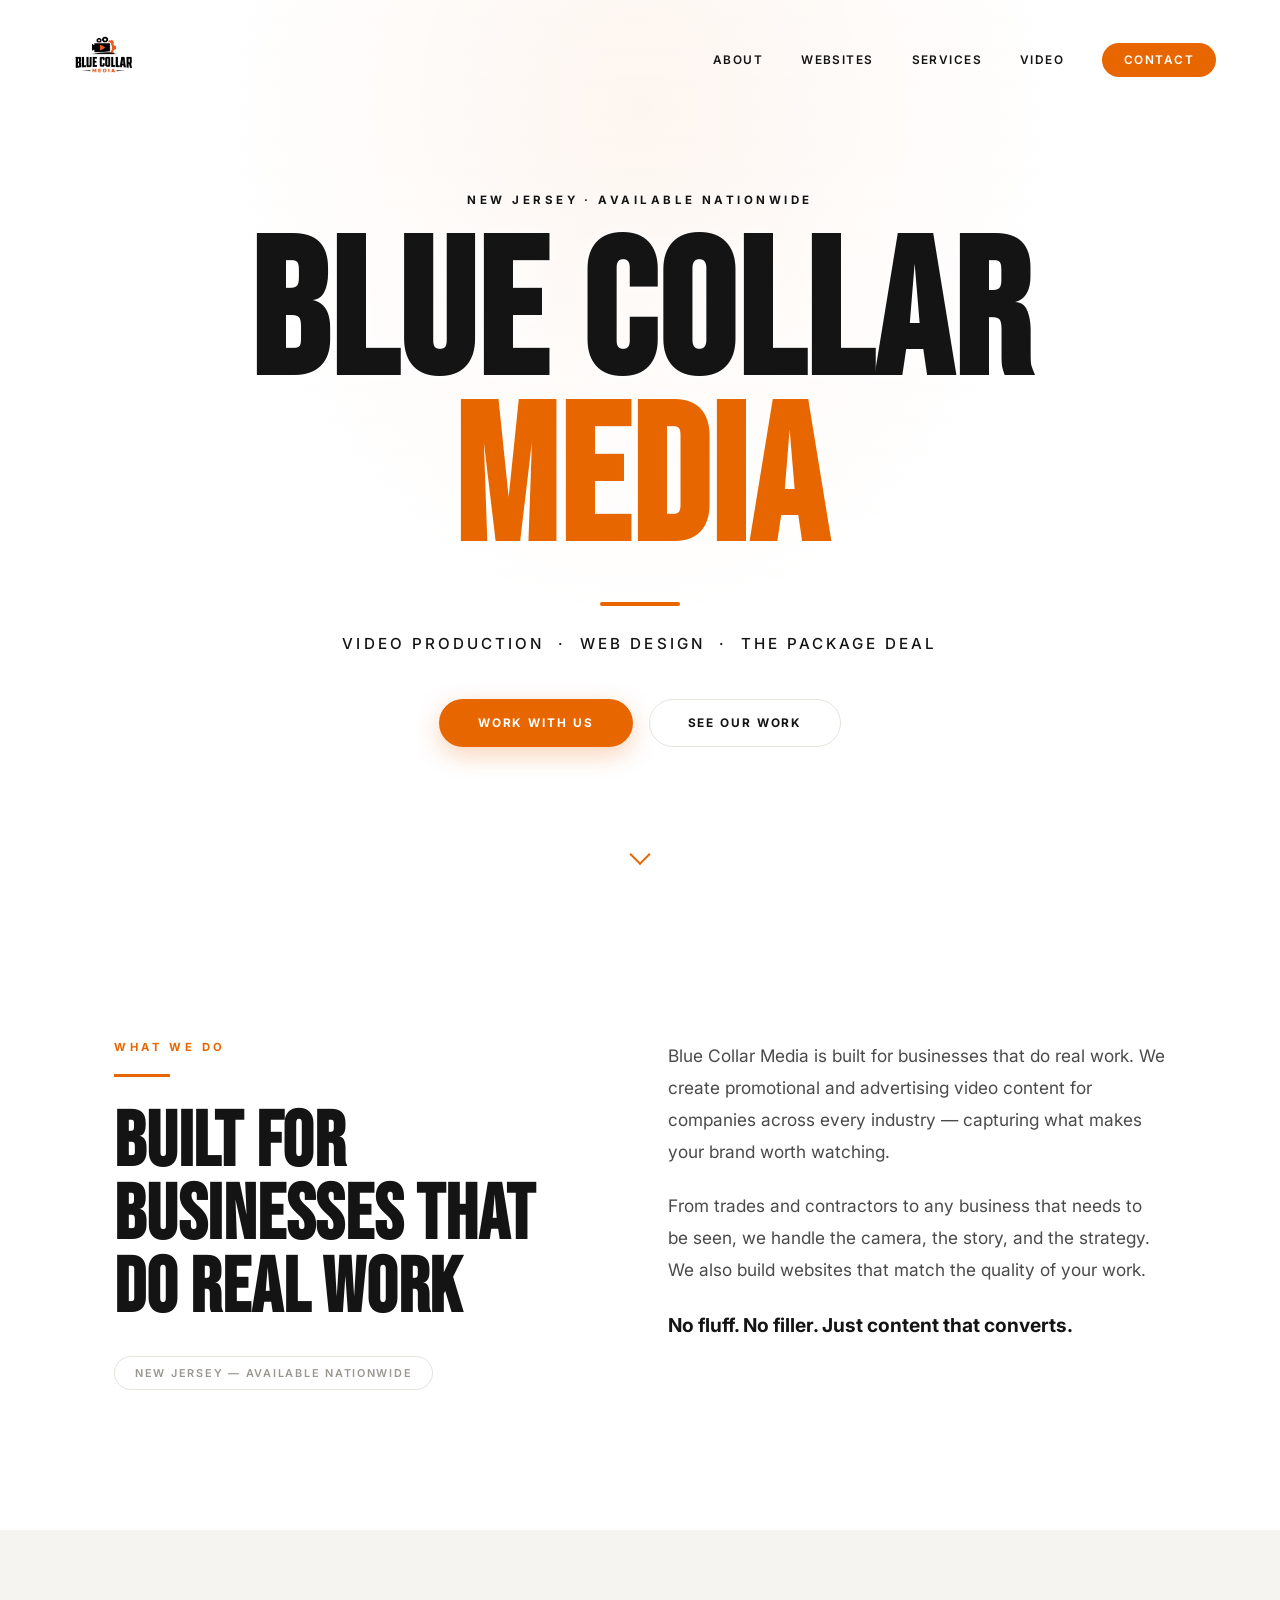
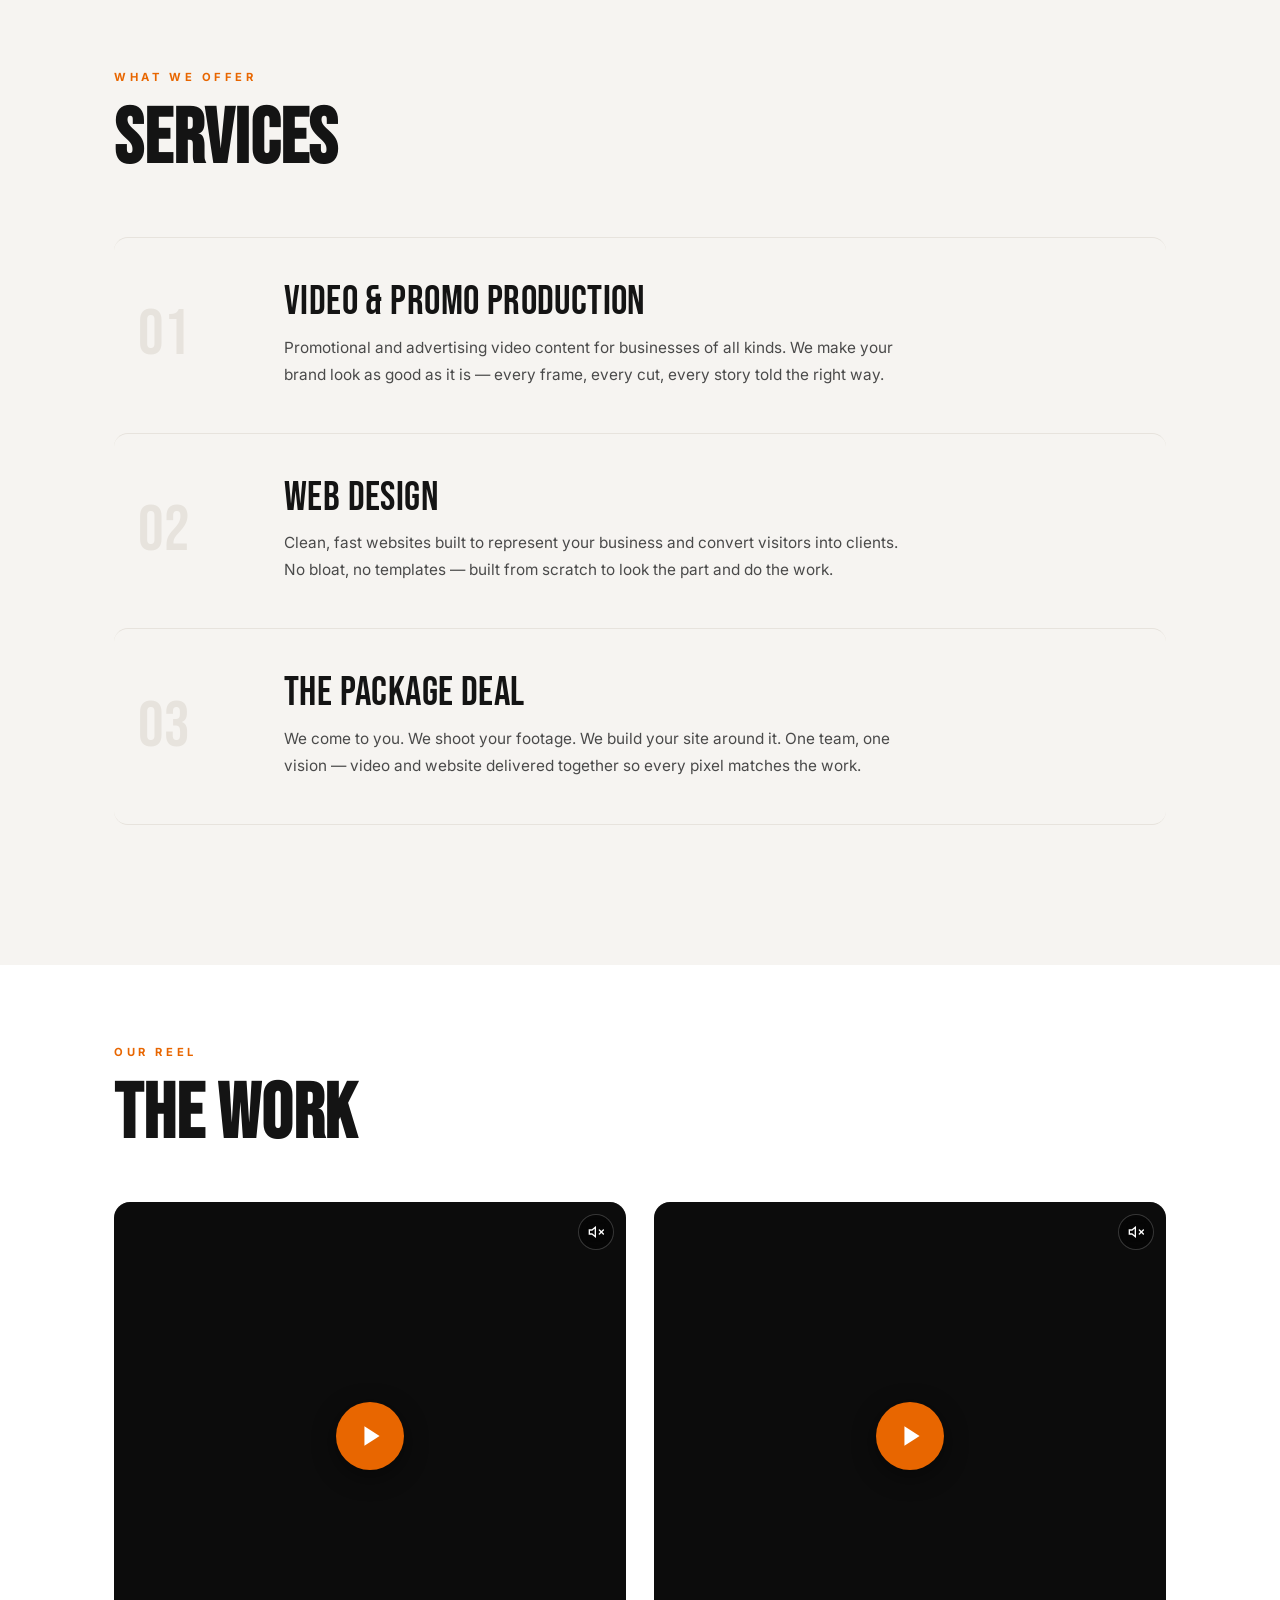
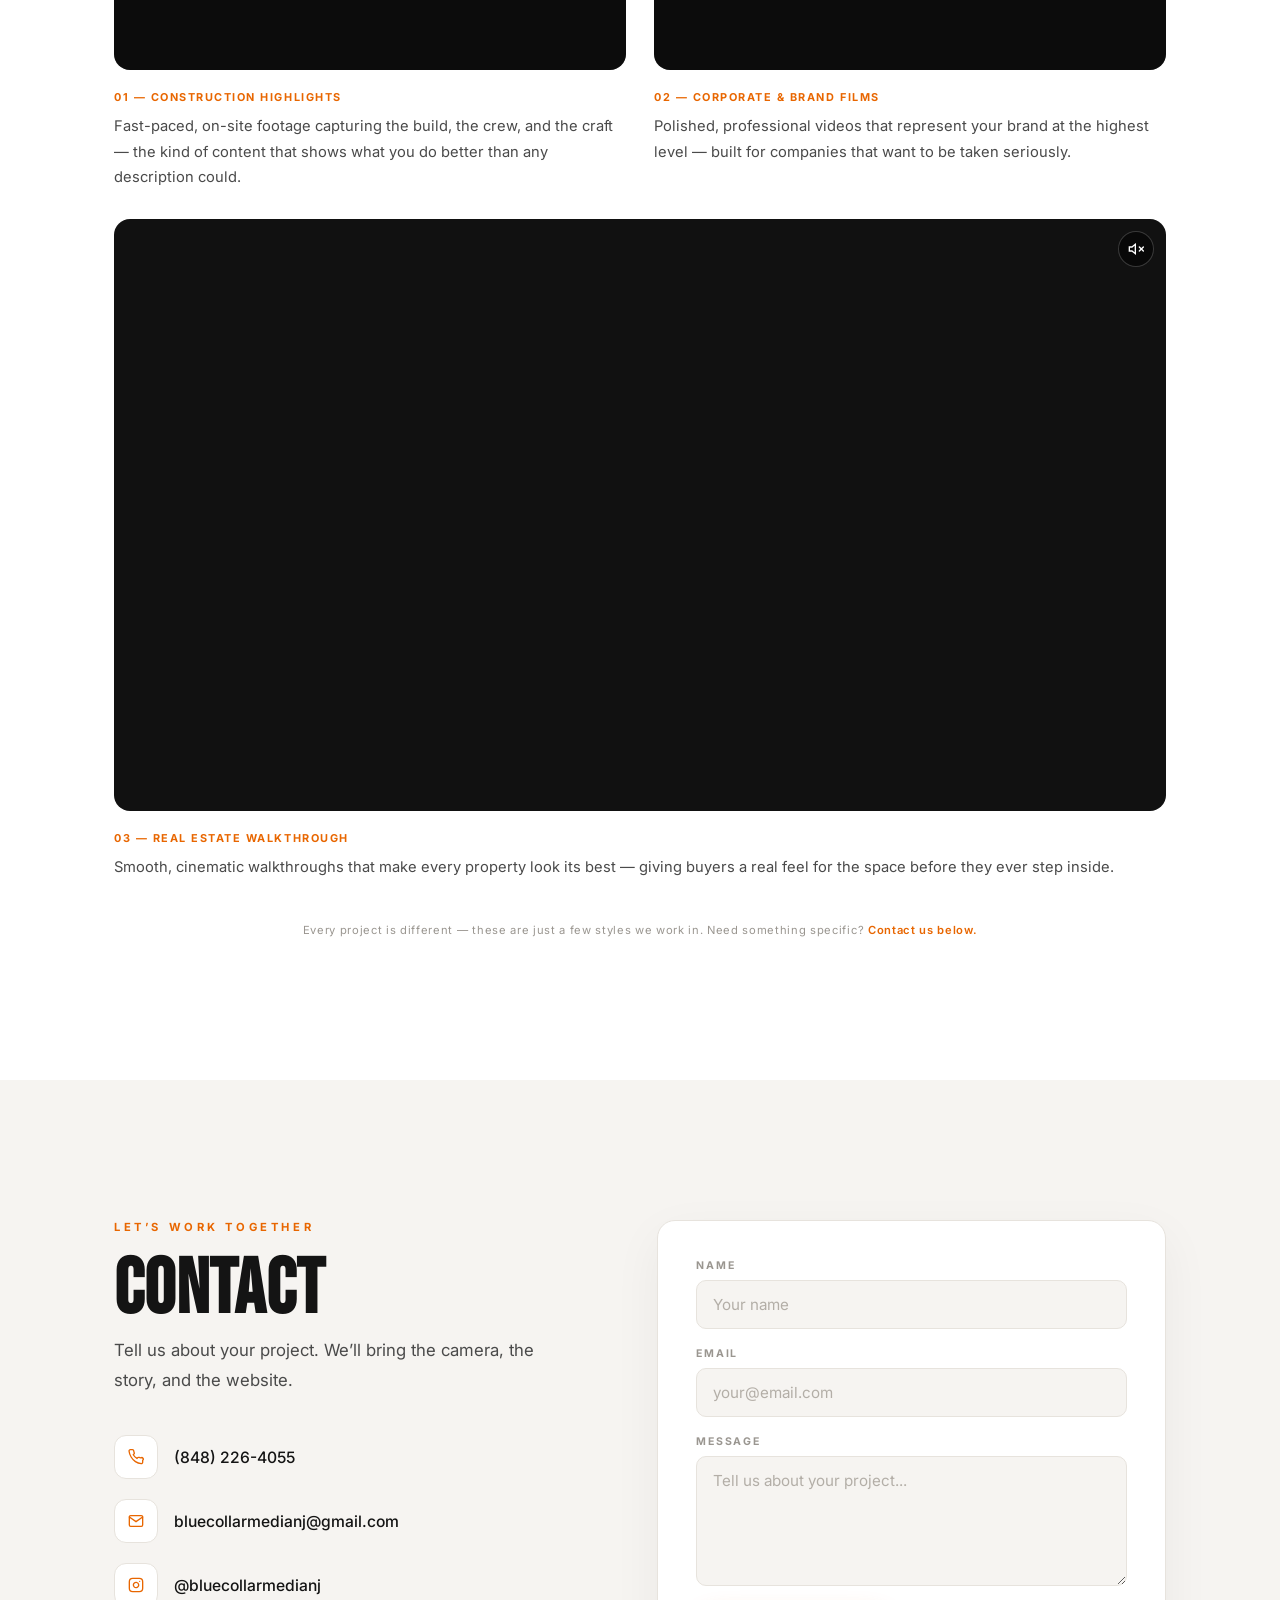
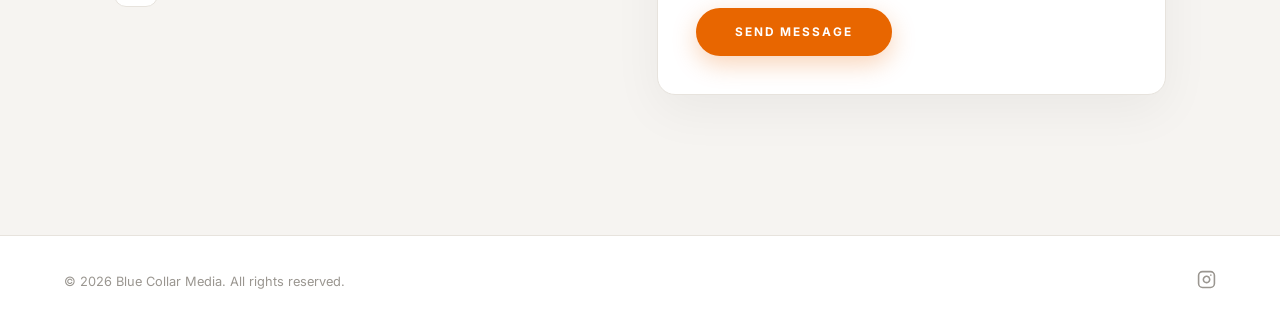
==== index.html @ b3ae3cd9 "Save latest Blue Collar Media site with all media assets Co-Authored-By: Claude Sonnet 5.5 <noreply@" ====
<!DOCTYPE html>
<html lang="en">
<head>
  <meta charset="UTF-8">
  <meta name="viewport" content="width=device-width, initial-scale=1.0">
  <title>Blue Collar Media | Video Production & Web Design — New Jersey</title>
  <meta name="description" content="Blue Collar Media is a New Jersey video production and web design company built for businesses that do real work. Promotional video, custom websites, and the full package deal — available nationwide.">
  <link rel="icon" href="favicon.ico" type="image/x-icon">
  <link rel="preconnect" href="https://fonts.googleapis.com">
  <link rel="preconnect" href="https://fonts.gstatic.com" crossorigin>
  <link href="https://fonts.googleapis.com/css2?family=Bebas+Neue&family=Inter:wght@300;400;500;600;700;800;900&display=swap" rel="stylesheet">
  <link rel="stylesheet" href="styles.css">
</head>
<body>

<div id="prog"></div>

<!-- ── NAV ── -->
<nav id="nav">
  <div class="logo-wrap">
    <a href="index.html"><img src="logo.png" alt="Blue Collar Media"></a>
  </div>
  <button class="nav-burger" id="navBurger" aria-label="Open menu">
    <span></span><span></span><span></span>
  </button>
  <ul class="nav-links">
    <li><a href="#about">About</a></li>
    <li><a href="web.html">Websites</a></li>
    <li><a href="#services">Services</a></li>
    <li><a href="#reel">Video</a></li>
    <li><a href="#contact" class="nav-cta">Contact</a></li>
  </ul>
</nav>

<div class="mobile-menu" id="mobileMenu">
  <button class="mm-close" id="mmClose" aria-label="Close menu">
    <svg width="18" height="18" viewBox="0 0 18 18" fill="none" stroke="currentColor" stroke-width="2.2" stroke-linecap="round">
      <line x1="2" y1="2" x2="16" y2="16"/>
      <line x1="16" y1="2" x2="2" y2="16"/>
    </svg>
  </button>
  <a href="#about">About</a>
  <a href="web.html">Websites</a>
  <a href="#services">Services</a>
  <a href="#reel">Video</a>
  <a href="#contact" class="mm-cta">Contact</a>
</div>

<!-- ── HERO ── -->
<section id="hero">
  <div class="hero-media" aria-hidden="true">
    <video autoplay muted loop playsinline>
      <source src="hero.mp4" type="video/mp4">
    </video>
    <div class="hero-media-veil"></div>
  </div>
  <div class="hero-content">
    <p class="hero-eyebrow">New Jersey &middot; Available Nationwide</p>
    <h1 class="hero-title">BLUE COLLAR<br><span class="accent">MEDIA</span></h1>
    <div class="hero-rule"></div>
    <p class="hero-sub">Video Production &nbsp;&middot;&nbsp; Web Design &nbsp;&middot;&nbsp; The Package Deal</p>
    <div class="hero-actions">
      <a href="#contact" class="btn btn-solid">Work With Us</a>
      <a href="#reel" class="btn btn-ghost">See Our Work</a>
    </div>
  </div>
  <a href="#about" class="scroll-cue" aria-label="Scroll down"><div class="chev"></div></a>
</section>

<!-- Everything below rides up OVER the pinned hero video as you scroll -->
<div class="page-body">

<!-- ── ABOUT ── -->
<section id="about" class="section">
  <div class="wrap">
    <div class="about-inner">
      <div class="about-left fl">
        <p class="eyebrow">What We Do</p>
        <div class="accent-line"></div>
        <h2 class="sec-h">BUILT FOR BUSINESSES THAT DO REAL WORK</h2>
        <span class="tag">New Jersey &mdash; Available Nationwide</span>
      </div>
      <div class="about-right fu" style="transition-delay:.12s">
        <p>Blue Collar Media is built for businesses that do real work. We create promotional and advertising video content for companies across every industry — capturing what makes your brand worth watching.</p>
        <p>From trades and contractors to any business that needs to be seen, we handle the camera, the story, and the strategy. We also build websites that match the quality of your work.</p>
        <p class="lead">No fluff. No filler. Just content that converts.</p>
      </div>
    </div>
  </div>
</section>

<!-- ── SERVICES ── -->
<section id="services" class="section section-alt">
  <div class="wrap">
    <p class="eyebrow fu">What We Offer</p>
    <h2 class="sec-h fu">SERVICES</h2>
    <div class="svc-list">

      <a href="#contact" class="svc-item fu">
        <div class="svc-num">01</div>
        <div class="svc-body">
          <div class="svc-name">Video &amp; Promo Production</div>
          <p class="svc-desc">Promotional and advertising video content for businesses of all kinds. We make your brand look as good as it is — every frame, every cut, every story told the right way.</p>
        </div>
        <div class="svc-arrow">&rarr;</div>
      </a>

      <a href="web.html" class="svc-item fu" style="transition-delay:.1s">
        <div class="svc-num">02</div>
        <div class="svc-body">
          <div class="svc-name">Web Design</div>
          <p class="svc-desc">Clean, fast websites built to represent your business and convert visitors into clients. No bloat, no templates — built from scratch to look the part and do the work.</p>
        </div>
        <div class="svc-arrow">&rarr;</div>
      </a>

      <a href="#contact" class="svc-item fu" style="transition-delay:.2s">
        <div class="svc-num">03</div>
        <div class="svc-body">
          <div class="svc-name">The Package Deal</div>
          <p class="svc-desc">We come to you. We shoot your footage. We build your site around it. One team, one vision — video and website delivered together so every pixel matches the work.</p>
        </div>
        <div class="svc-arrow">&rarr;</div>
      </a>

    </div>
  </div>
</section>

<!-- ── WORK / SHOWREEL ── -->
<section id="reel" class="section">
  <div class="wrap reel-head">
    <p class="eyebrow fu">Our Reel</p>
    <h2 class="sec-h fu">THE WORK</h2>
  </div>
  <div class="wrap reel-grid">

    <!-- Portrait 01 -->
    <div class="portrait-card fu">
      <div class="portrait-frame">
        <video class="frame-video" muted loop playsinline>
          <source src="construction.mp4" type="video/mp4">
        </video>
        <div class="play-overlay">
          <button class="play-btn" aria-label="Play video">
            <svg width="26" height="26" viewBox="0 0 24 24" fill="currentColor"><polygon points="5,3 19,12 5,21"/></svg>
          </button>
        </div>
        <button class="sound-btn" aria-label="Toggle sound">
          <svg class="icon-muted" width="16" height="16" viewBox="0 0 24 24" fill="none" stroke="currentColor" stroke-width="2" stroke-linecap="round"><polygon points="11,5 6,9 2,9 2,15 6,15 11,19"/><line x1="23" y1="9" x2="17" y2="15"/><line x1="17" y1="9" x2="23" y2="15"/></svg>
          <svg class="icon-sound" width="16" height="16" viewBox="0 0 24 24" fill="none" stroke="currentColor" stroke-width="2" stroke-linecap="round" style="display:none"><polygon points="11,5 6,9 2,9 2,15 6,15 11,19"/><path d="M15.54 8.46a5 5 0 0 1 0 7.07"/><path d="M19.07 4.93a10 10 0 0 1 0 14.14"/></svg>
        </button>
        <div class="video-controls">
          <button class="vc-playpause" aria-label="Play/Pause">
            <svg class="icon-play" width="13" height="13" viewBox="0 0 24 24" fill="currentColor"><polygon points="5,3 19,12 5,21"/></svg>
            <svg class="icon-pause" width="13" height="13" viewBox="0 0 24 24" fill="currentColor" style="display:none"><rect x="6" y="4" width="4" height="16"/><rect x="14" y="4" width="4" height="16"/></svg>
          </button>
          <div class="vc-bar"><div class="vc-fill"></div></div>
          <button class="vc-fullscreen" aria-label="Full screen">
            <svg width="15" height="15" viewBox="0 0 24 24" fill="none" stroke="currentColor" stroke-width="2.2" stroke-linecap="round"><path d="M8 3H5a2 2 0 0 0-2 2v3"/><path d="M21 8V5a2 2 0 0 0-2-2h-3"/><path d="M3 16v3a2 2 0 0 0 2 2h3"/><path d="M16 21h3a2 2 0 0 0 2-2v-3"/></svg>
          </button>
        </div>
        <button class="vc-exit-fs" aria-label="Exit full screen">
          <svg width="16" height="16" viewBox="0 0 18 18" fill="none" stroke="currentColor" stroke-width="2.5" stroke-linecap="round"><line x1="2" y1="2" x2="16" y2="16"/><line x1="16" y1="2" x2="2" y2="16"/></svg>
        </button>
      </div>
      <div class="portrait-info">
        <p class="portrait-label">01 &mdash; Construction Highlights</p>
        <p class="portrait-desc">Fast-paced, on-site footage capturing the build, the crew, and the craft — the kind of content that shows what you do better than any description could.</p>
      </div>
    </div>

    <!-- Portrait 02 -->
    <div class="portrait-card fu" style="transition-delay:.1s">
      <div class="portrait-frame">
        <video class="frame-video" muted loop playsinline>
          <source src="corporate.mp4" type="video/mp4">
        </video>
        <div class="play-overlay">
          <button class="play-btn" aria-label="Play video">
            <svg width="26" height="26" viewBox="0 0 24 24" fill="currentColor"><polygon points="5,3 19,12 5,21"/></svg>
          </button>
        </div>
        <button class="sound-btn" aria-label="Toggle sound">
          <svg class="icon-muted" width="16" height="16" viewBox="0 0 24 24" fill="none" stroke="currentColor" stroke-width="2" stroke-linecap="round"><polygon points="11,5 6,9 2,9 2,15 6,15 11,19"/><line x1="23" y1="9" x2="17" y2="15"/><line x1="17" y1="9" x2="23" y2="15"/></svg>
          <svg class="icon-sound" width="16" height="16" viewBox="0 0 24 24" fill="none" stroke="currentColor" stroke-width="2" stroke-linecap="round" style="display:none"><polygon points="11,5 6,9 2,9 2,15 6,15 11,19"/><path d="M15.54 8.46a5 5 0 0 1 0 7.07"/><path d="M19.07 4.93a10 10 0 0 1 0 14.14"/></svg>
        </button>
        <div class="video-controls">
          <button class="vc-playpause" aria-label="Play/Pause">
            <svg class="icon-play" width="13" height="13" viewBox="0 0 24 24" fill="currentColor"><polygon points="5,3 19,12 5,21"/></svg>
            <svg class="icon-pause" width="13" height="13" viewBox="0 0 24 24" fill="currentColor" style="display:none"><rect x="6" y="4" width="4" height="16"/><rect x="14" y="4" width="4" height="16"/></svg>
          </button>
          <div class="vc-bar"><div class="vc-fill"></div></div>
          <button class="vc-fullscreen" aria-label="Full screen">
            <svg width="15" height="15" viewBox="0 0 24 24" fill="none" stroke="currentColor" stroke-width="2.2" stroke-linecap="round"><path d="M8 3H5a2 2 0 0 0-2 2v3"/><path d="M21 8V5a2 2 0 0 0-2-2h-3"/><path d="M3 16v3a2 2 0 0 0 2 2h3"/><path d="M16 21h3a2 2 0 0 0 2-2v-3"/></svg>
          </button>
        </div>
        <button class="vc-exit-fs" aria-label="Exit full screen">
          <svg width="16" height="16" viewBox="0 0 18 18" fill="none" stroke="currentColor" stroke-width="2.5" stroke-linecap="round"><line x1="2" y1="2" x2="16" y2="16"/><line x1="16" y1="2" x2="2" y2="16"/></svg>
        </button>
      </div>
      <div class="portrait-info">
        <p class="portrait-label">02 &mdash; Corporate &amp; Brand Films</p>
        <p class="portrait-desc">Polished, professional videos that represent your brand at the highest level — built for companies that want to be taken seriously.</p>
      </div>
    </div>

    <!-- Landscape 03 -->
    <div class="landscape-card fu" style="transition-delay:.2s">
      <div class="landscape-frame">
        <video class="frame-video" autoplay muted loop playsinline>
          <source src="realestate.mp4" type="video/mp4">
        </video>
        <div class="play-overlay hidden">
          <button class="play-btn" aria-label="Play video">
            <svg width="26" height="26" viewBox="0 0 24 24" fill="currentColor"><polygon points="5,3 19,12 5,21"/></svg>
          </button>
        </div>
        <button class="sound-btn" aria-label="Toggle sound">
          <svg class="icon-muted" width="16" height="16" viewBox="0 0 24 24" fill="none" stroke="currentColor" stroke-width="2" stroke-linecap="round"><polygon points="11,5 6,9 2,9 2,15 6,15 11,19"/><line x1="23" y1="9" x2="17" y2="15"/><line x1="17" y1="9" x2="23" y2="15"/></svg>
          <svg class="icon-sound" width="16" height="16" viewBox="0 0 24 24" fill="none" stroke="currentColor" stroke-width="2" stroke-linecap="round" style="display:none"><polygon points="11,5 6,9 2,9 2,15 6,15 11,19"/><path d="M15.54 8.46a5 5 0 0 1 0 7.07"/><path d="M19.07 4.93a10 10 0 0 1 0 14.14"/></svg>
        </button>
        <div class="video-controls">
          <button class="vc-playpause" aria-label="Play/Pause">
            <svg class="icon-play" width="13" height="13" viewBox="0 0 24 24" fill="currentColor"><polygon points="5,3 19,12 5,21"/></svg>
            <svg class="icon-pause" width="13" height="13" viewBox="0 0 24 24" fill="currentColor" style="display:none"><rect x="6" y="4" width="4" height="16"/><rect x="14" y="4" width="4" height="16"/></svg>
          </button>
          <div class="vc-bar"><div class="vc-fill"></div></div>
          <button class="vc-fullscreen" aria-label="Full screen">
            <svg width="15" height="15" viewBox="0 0 24 24" fill="none" stroke="currentColor" stroke-width="2.2" stroke-linecap="round"><path d="M8 3H5a2 2 0 0 0-2 2v3"/><path d="M21 8V5a2 2 0 0 0-2-2h-3"/><path d="M3 16v3a2 2 0 0 0 2 2h3"/><path d="M16 21h3a2 2 0 0 0 2-2v-3"/></svg>
          </button>
        </div>
        <button class="vc-exit-fs" aria-label="Exit full screen">
          <svg width="16" height="16" viewBox="0 0 18 18" fill="none" stroke="currentColor" stroke-width="2.5" stroke-linecap="round"><line x1="2" y1="2" x2="16" y2="16"/><line x1="16" y1="2" x2="2" y2="16"/></svg>
        </button>
      </div>
      <div class="portrait-info">
        <p class="portrait-label">03 &mdash; Real Estate Walkthrough</p>
        <p class="portrait-desc">Smooth, cinematic walkthroughs that make every property look its best — giving buyers a real feel for the space before they ever step inside.</p>
      </div>
    </div>

  </div>
  <p class="reel-note">Every project is different — these are just a few styles we work in. Need something specific? <a href="#contact">Contact us below.</a></p>
</section>

<!-- ── CONTACT ── -->
<section id="contact" class="section section-alt">
  <div class="wrap">
    <div class="contact-grid">

      <div class="fl">
        <p class="eyebrow">Let&rsquo;s Work Together</p>
        <h2 class="sec-h">CONTACT</h2>
        <p class="contact-intro">Tell us about your project. We&rsquo;ll bring the camera, the story, and the website.</p>

        <div class="ci-row">
          <div class="ci-icon">
            <svg width="16" height="16" viewBox="0 0 24 24" fill="none" stroke="currentColor" stroke-width="2" stroke-linecap="round">
              <path d="M22 16.92v3a2 2 0 0 1-2.18 2 19.79 19.79 0 0 1-8.63-3.07A19.5 19.5 0 0 1 4.69 12a19.79 19.79 0 0 1-3.07-8.67A2 2 0 0 1 3.63 1h3a2 2 0 0 1 2 1.72c.127.96.361 1.903.7 2.81a2 2 0 0 1-.45 2.11L7.91 8.6a16 16 0 0 0 5.55 5.55l.96-.96a2 2 0 0 1 2.11-.45c.907.339 1.85.573 2.81.7A2 2 0 0 1 22 16.92z"/>
            </svg>
          </div>
          <a href="tel:8482264055">(848) 226-4055</a>
        </div>
        <div class="ci-row">
          <div class="ci-icon">
            <svg width="16" height="16" viewBox="0 0 24 24" fill="none" stroke="currentColor" stroke-width="2" stroke-linecap="round">
              <path d="M4 4h16c1.1 0 2 .9 2 2v12c0 1.1-.9 2-2 2H4c-1.1 0-2-.9-2-2V6c0-1.1.9-2 2-2z"/>
              <polyline points="22,6 12,13 2,6"/>
            </svg>
          </div>
          <a href="mailto:bluecollarmedianj@gmail.com">bluecollarmedianj@gmail.com</a>
        </div>
        <div class="ci-row">
          <div class="ci-icon">
            <svg width="16" height="16" viewBox="0 0 24 24" fill="none" stroke="currentColor" stroke-width="2" stroke-linecap="round">
              <rect x="2" y="2" width="20" height="20" rx="5"/>
              <path d="M16 11.37A4 4 0 1 1 12.63 8 4 4 0 0 1 16 11.37z"/>
              <line x1="17.5" y1="6.5" x2="17.51" y2="6.5"/>
            </svg>
          </div>
          <a href="https://www.instagram.com/bluecollarmedianj/" target="_blank" rel="noopener">@bluecollarmedianj</a>
        </div>
      </div>

      <form class="fu" id="contact-form" action="https://formspree.io/f/xykqzopl" method="POST">
        <div class="fg">
          <label for="fname">Name</label>
          <input type="text" id="fname" name="name" placeholder="Your name" required>
        </div>
        <div class="fg">
          <label for="femail">Email</label>
          <input type="email" id="femail" name="email" placeholder="your@email.com" required>
        </div>
        <div class="fg">
          <label for="fmsg">Message</label>
          <textarea id="fmsg" name="message" placeholder="Tell us about your project..." required></textarea>
        </div>
        <button type="submit" class="btn btn-solid form-btn" id="form-btn">Send Message</button>
        <p id="form-success" style="display:none; font-size:0.85rem; font-weight:600; color:var(--accent); margin-top:4px;">Message sent! We&rsquo;ll be in touch soon.</p>
      </form>

    </div>
  </div>
</section>

<!-- ── FOOTER ── -->
<footer>
  <span>&copy; 2026 Blue Collar Media. All rights reserved.</span>
  <a href="https://www.instagram.com/bluecollarmedianj/" target="_blank" rel="noopener" aria-label="Instagram">
    <svg width="19" height="19" viewBox="0 0 24 24" fill="none" stroke="currentColor" stroke-width="2" stroke-linecap="round">
      <rect x="2" y="2" width="20" height="20" rx="5"/>
      <path d="M16 11.37A4 4 0 1 1 12.63 8 4 4 0 0 1 16 11.37z"/>
      <line x1="17.5" y1="6.5" x2="17.51" y2="6.5"/>
    </svg>
  </a>
</footer>

</div><!-- /page-body -->

<script src="script.js"></script>
</body>
</html>
---- styles.css ----
:root {
  --bg:      #ffffff;
  --alt:     #f6f4f1;   /* warm off-white for alternating sections */
  --ink:     #141414;   /* near-black text */
  --body:    #4a4a4a;   /* body copy */
  --muted:   #9a9690;   /* faint labels */
  --line:    #e7e3dd;   /* hairline borders */
  --accent:  #E86600;   /* brand orange */
  --accent-d:#cf5a00;
}

*, *::before, *::after { box-sizing: border-box; margin: 0; padding: 0; }
html { scroll-behavior: smooth; overflow-x: clip; }
body {
  background: var(--bg);
  color: var(--ink);
  font-family: 'Inter', sans-serif;
  -webkit-font-smoothing: antialiased;
}

/* ── SCROLL PROGRESS BAR ── */
#prog {
  position: fixed;
  top: 0; left: 0;
  height: 3px;
  width: 0%;
  background: var(--accent);
  z-index: 9999;
  will-change: width;
}

/* ── SHARED ── */
.wrap {
  max-width: 1180px;
  margin: 0 auto;
  padding: 0 64px;
}
.section { padding: 140px 0; }
.section-alt { background: var(--alt); }
.eyebrow {
  font-size: 0.7rem;
  font-weight: 700;
  letter-spacing: 0.32em;
  text-transform: uppercase;
  color: var(--accent);
  margin-bottom: 20px;
}
.accent-line {
  width: 56px;
  height: 3px;
  background: var(--accent);
  margin-bottom: 30px;
}
.sec-h {
  font-family: 'Bebas Neue', sans-serif;
  font-size: clamp(2.6rem, 6vw, 5rem);
  line-height: 0.95;
  letter-spacing: 0.01em;
  color: var(--ink);
}
.tag {
  display: inline-block;
  margin-top: 30px;
  padding: 9px 20px;
  border: 1px solid var(--line);
  border-radius: 100px;
  font-size: 0.68rem;
  font-weight: 600;
  letter-spacing: 0.16em;
  text-transform: uppercase;
  color: var(--muted);
}

/* ── BUTTONS ── */
.btn {
  display: inline-block;
  padding: 16px 38px;
  font-family: 'Inter', sans-serif;
  font-size: 0.74rem;
  font-weight: 700;
  letter-spacing: 0.16em;
  text-transform: uppercase;
  text-decoration: none;
  border-radius: 100px;
  cursor: pointer;
  border: 1.5px solid transparent;
  transition: transform 0.2s, background 0.2s, color 0.2s, border-color 0.2s, box-shadow 0.2s;
}
.btn-solid {
  background: var(--accent);
  color: #fff;
  box-shadow: 0 8px 24px rgba(232,102,0,0.28);
}
.btn-solid:hover {
  background: var(--accent-d);
  transform: translateY(-2px);
  box-shadow: 0 12px 30px rgba(232,102,0,0.34);
}
.btn-ghost {
  background: transparent;
  color: var(--ink);
  border-color: var(--line);
}
.btn-ghost:hover {
  border-color: var(--ink);
  transform: translateY(-2px);
}

/* ── NAV ── */
#nav {
  position: fixed;
  top: 0; left: 0; right: 0;
  z-index: 1000;
  display: flex;
  align-items: center;
  justify-content: space-between;
  padding: 18px 64px;
  background: rgba(255,255,255,0);
  transition: background 0.35s, padding 0.3s, box-shadow 0.35s, border-color 0.35s;
  border-bottom: 1px solid transparent;
}
#nav.solid {
  background: rgba(255,255,255,0.86);
  backdrop-filter: blur(14px);
  -webkit-backdrop-filter: blur(14px);
  padding: 10px 64px;
  border-color: var(--line);
  box-shadow: 0 4px 24px rgba(0,0,0,0.04);
}
.logo-wrap { display: inline-flex; align-items: center; }
.logo-wrap img {
  height: 80px;
  display: block;
  transition: height 0.3s;
}
#nav.solid .logo-wrap img { height: 64px; }
.nav-links {
  list-style: none;
  display: flex;
  align-items: center;
  gap: 38px;
}
.nav-links a {
  text-decoration: none;
  color: var(--ink);
  font-size: 0.74rem;
  font-weight: 600;
  letter-spacing: 0.12em;
  text-transform: uppercase;
  transition: color 0.2s;
}
.nav-links a:hover { color: var(--accent); }
.nav-links .nav-cta {
  padding: 10px 22px;
  background: var(--accent);
  color: #fff;
  border-radius: 100px;
  transition: background 0.2s, transform 0.2s;
}
.nav-links .nav-cta:hover { background: var(--accent-d); color: #fff; transform: translateY(-1px); }

/* ── HERO ── */
#hero {
  position: relative;
  height: 100vh;
  min-height: 560px;
  display: flex;
  flex-direction: column;
  align-items: center;
  justify-content: center;
  text-align: center;
  padding: 120px 24px 80px;
  background:
    radial-gradient(ellipse at 50% 12%, rgba(232,102,0,0.07) 0%, rgba(232,102,0,0) 46%),
    var(--bg);
  overflow: hidden;
}

.page-body { background: var(--bg); }
.hero-content { position: relative; z-index: 2; max-width: 1000px; }
.hero-eyebrow {
  font-size: 0.72rem;
  font-weight: 700;
  letter-spacing: 0.3em;
  text-transform: uppercase;
  color: var(--ink);
  margin-bottom: 28px;
  text-shadow: 0 1px 12px rgba(255,255,255,0.9);
  animation: up 0.9s cubic-bezier(0.16,1,0.3,1) both;
}
.hero-title {
  font-family: 'Bebas Neue', sans-serif;
  font-size: clamp(4.5rem, 15vw, 12rem);
  line-height: 0.86;
  letter-spacing: 0.01em;
  color: var(--ink);
  text-shadow: 0 2px 26px rgba(255,255,255,0.7), 0 1px 4px rgba(255,255,255,0.55);
  animation: up 1s 0.08s cubic-bezier(0.16,1,0.3,1) both;
}
.hero-title .accent { color: var(--accent); }
.hero-rule {
  width: 80px;
  height: 4px;
  background: var(--accent);
  margin: 36px auto 28px;
  border-radius: 4px;
  animation: up 1s 0.16s cubic-bezier(0.16,1,0.3,1) both;
}
.hero-sub {
  font-size: clamp(0.78rem, 1.5vw, 0.95rem);
  font-weight: 500;
  letter-spacing: 0.2em;
  text-transform: uppercase;
  color: var(--ink);
  text-shadow: 0 1px 12px rgba(255,255,255,0.9);
  animation: up 1s 0.24s cubic-bezier(0.16,1,0.3,1) both;
}
.hero-actions {
  margin-top: 46px;
  display: flex;
  gap: 16px;
  justify-content: center;
  flex-wrap: wrap;
  animation: up 1s 0.34s cubic-bezier(0.16,1,0.3,1) both;
}
@keyframes up {
  from { opacity: 0; transform: translateY(38px); }
  to   { opacity: 1; transform: translateY(0); }
}
.scroll-cue {
  position: absolute;
  bottom: 38px; left: 50%;
  transform: translateX(-50%);
  z-index: 2;
  animation: bob 2.6s ease-in-out infinite;
}
.chev {
  width: 15px; height: 15px;
  border-right: 2px solid var(--accent);
  border-bottom: 2px solid var(--accent);
  transform: rotate(45deg);
}
@keyframes bob {
  0%,100% { transform: translateX(-50%) translateY(0); }
  50%     { transform: translateX(-50%) translateY(8px); }
}

/* ── SCROLL ENTRANCE ── */
.fu { opacity: 0; transform: translateY(34px); transition: opacity 0.8s ease, transform 0.8s ease; }
.fl { opacity: 0; transform: translateX(-34px); transition: opacity 0.8s ease, transform 0.8s ease; }
.fu.in, .fl.in { opacity: 1; transform: none; }

/* ── ABOUT ── */
#about {
  position: relative;
}

/* ── HERO BACKGROUND VIDEO ── */
.hero-media {
  position: absolute;
  top: 0; left: 0; right: 0;
  bottom: -40%;        /* extra height so parallax shift never shows a gap */
  z-index: 0;
  will-change: transform;
  overflow: hidden;
}
.hero-media video {
  width: 100%;
  height: 100%;
  object-fit: cover;
}
.hero-media-veil {
  position: absolute;
  inset: 0;
  /* light wash — lets the video show through, just enough to seat the text */
  background: linear-gradient(180deg, rgba(255,255,255,0.18) 0%, rgba(255,255,255,0.34) 100%);
}

.about-inner {
  display: grid;
  grid-template-columns: 1fr 1.05fr;
  gap: 80px;
  align-items: start;
}
.about-right p {
  font-size: 1.08rem;
  line-height: 1.85;
  color: var(--body);
  margin-bottom: 22px;
}
.about-right p:last-child { margin-bottom: 0; }
.about-right .lead {
  font-weight: 700;
  color: var(--ink);
  font-size: 1.2rem;
  margin-top: 8px;
}

/* ── SERVICES ── */
.svc-list { margin-top: 60px; }
a.svc-item {
  text-decoration: none;
  color: inherit;
  cursor: pointer;
}
.svc-item {
  display: grid;
  grid-template-columns: 110px 1fr 40px;
  gap: 0 36px;
  align-items: center;
  padding: 44px 24px;
  border-top: 1px solid var(--line);
  border-radius: 14px;
  transition: background 0.25s, transform 0.25s, box-shadow 0.25s;
  cursor: default;
}
.svc-item:last-child { border-bottom: 1px solid var(--line); }
.svc-item:hover {
  background: #fff;
  transform: translateX(6px);
  box-shadow: 0 16px 40px rgba(0,0,0,0.06);
}
.svc-num {
  font-family: 'Bebas Neue', sans-serif;
  font-size: 4rem;
  line-height: 1;
  color: var(--line);
  transition: color 0.25s;
}
.svc-item:hover .svc-num { color: var(--accent); }
.svc-name {
  font-family: 'Bebas Neue', sans-serif;
  font-size: clamp(1.7rem, 3.2vw, 2.6rem);
  line-height: 1;
  letter-spacing: 0.01em;
  margin-bottom: 12px;
  color: var(--ink);
  transition: color 0.25s;
}
.svc-item:hover .svc-name { color: var(--accent); }
.svc-desc {
  font-size: 0.96rem;
  line-height: 1.75;
  color: var(--body);
  max-width: 620px;
}
.svc-arrow {
  font-size: 1.6rem;
  color: var(--line);
  text-align: right;
  transform: translateX(-6px);
  opacity: 0;
  transition: opacity 0.25s, transform 0.25s, color 0.25s;
}
.svc-item:hover .svc-arrow {
  opacity: 1;
  transform: translateX(0);
  color: var(--accent);
}

/* ── WORK / SHOWREEL ── */
.reel-head { margin-bottom: 50px; }
.reel-wrap { padding: 0 64px; }
.reel-frame {
  position: relative;
  width: 100%;
  aspect-ratio: 16/9;
  overflow: hidden;
  background: #111;
  border-radius: 18px;
  box-shadow: 0 30px 70px rgba(0,0,0,0.18);
}
.slide {
  position: absolute;
  inset: 0;
  display: flex;
  flex-direction: column;
  align-items: center;
  justify-content: center;
  opacity: 0;
  transition: opacity 1.2s ease;
}
.slide.active { opacity: 1; }
.slide-1 { background: radial-gradient(ellipse at 55% 45%, #3a1a05 0%, #1a0c02 60%, #0c0600 100%); }
.slide-2 { background: radial-gradient(ellipse at 42% 50%, #16202e 0%, #0c1018 60%, #06080c 100%); }
.slide-3 { background: radial-gradient(ellipse at 60% 38%, #2c1c08 0%, #160f04 60%, #0a0703 100%); }
.slide-4 { background: radial-gradient(ellipse at 50% 55%, #1c1c1c 0%, #111 60%, #080808 100%); }
.slide-label {
  font-family: 'Bebas Neue', sans-serif;
  font-size: clamp(2rem, 5.5vw, 5.5rem);
  letter-spacing: 0.1em;
  color: rgba(255,255,255,0.14);
  text-align: center;
  margin-bottom: 14px;
  user-select: none;
}
.slide-sub {
  font-size: 0.7rem;
  font-weight: 600;
  letter-spacing: 0.34em;
  text-transform: uppercase;
  color: rgba(232,102,0,0.65);
  text-align: center;
}
.reel-dots {
  position: absolute;
  bottom: 22px; left: 50%;
  transform: translateX(-50%);
  display: flex;
  gap: 9px;
  z-index: 2;
}
.dot {
  width: 30px; height: 3px;
  border-radius: 3px;
  background: rgba(255,255,255,0.22);
  transition: background 0.3s;
  cursor: pointer;
}
.dot.on { background: var(--accent); }
.reel-placeholder {
  position: absolute;
  top: 50%; left: 50%;
  transform: translate(-50%, -50%);
  text-align: center;
  z-index: 3;
  pointer-events: none;
}
.reel-placeholder .reel-icon {
  width: 72px; height: 72px;
  border: 2px solid rgba(232,102,0,0.6);
  border-radius: 50%;
  display: flex;
  align-items: center;
  justify-content: center;
  margin: 0 auto 18px;
}
.reel-placeholder .reel-icon svg { color: var(--accent); margin-left: 4px; }
.reel-placeholder p {
  font-size: 0.66rem;
  font-weight: 600;
  letter-spacing: 0.28em;
  text-transform: uppercase;
  color: rgba(255,255,255,0.4);
}
.reel-video {
  position: absolute;
  inset: 0;
  width: 100%;
  height: 100%;
  object-fit: cover;
  display: block;
}
.reel-frame:has(source) .reel-placeholder,
.reel-frame:has(source) .slide,
.reel-frame:has(source) .reel-dots { display: none; }

/* ── REEL GRID (2 portrait + 1 landscape) ── */
#reel { padding-top: 80px; }
.reel-grid {
  display: grid;
  grid-template-columns: 1fr 1fr;
  grid-template-rows: auto auto;
  gap: 28px;
  margin-top: 36px;
}
.portrait-card { grid-column: span 1; }
.landscape-card { grid-column: span 2; }

.portrait-frame {
  height: min(52vh, 520px);
  background: #111;
  border-radius: 16px;
  overflow: hidden;
  position: relative;
  margin-bottom: 20px;
}
.landscape-frame {
  aspect-ratio: 16/9;
  background: #111;
  border-radius: 16px;
  overflow: hidden;
  position: relative;
  margin-bottom: 20px;
}
.portrait-placeholder {
  position: absolute;
  inset: 0;
  display: flex;
  flex-direction: column;
  align-items: center;
  justify-content: center;
  gap: 16px;
  background: radial-gradient(ellipse at 50% 40%, #2a1500 0%, #0f0a06 70%);
}
.portrait-placeholder svg { color: var(--accent); opacity: 0.6; }
.portrait-placeholder p {
  font-size: 0.62rem;
  font-weight: 700;
  letter-spacing: 0.2em;
  text-transform: uppercase;
  color: rgba(255,255,255,0.35);
}
.frame-video {
  width: 100%;
  height: 100%;
  object-fit: cover;
  display: block;
}
/* Play overlay for paused portrait videos */
.play-overlay {
  position: absolute;
  inset: 0;
  display: flex;
  align-items: center;
  justify-content: center;
  background: rgba(0,0,0,0.28);
  z-index: 5;
  transition: opacity 0.18s;
  cursor: pointer;
}
.play-overlay.hidden { display: none; }
.play-btn {
  width: 68px;
  height: 68px;
  border-radius: 50%;
  background: var(--accent);
  border: none;
  cursor: pointer;
  display: flex;
  align-items: center;
  justify-content: center;
  color: #fff;
  padding-left: 4px;
  box-shadow: 0 6px 24px rgba(0,0,0,0.45);
  transition: transform 0.18s, background 0.18s;
  pointer-events: none;
}
.play-overlay:hover .play-btn {
  transform: scale(1.1);
  background: var(--accent-d);
}

.sound-btn {
  position: absolute;
  top: 12px;
  right: 12px;
  width: 36px;
  height: 36px;
  border-radius: 50%;
  background: rgba(0,0,0,0.5);
  backdrop-filter: blur(6px);
  border: 1px solid rgba(255,255,255,0.2);
  color: #fff;
  display: flex;
  align-items: center;
  justify-content: center;
  cursor: pointer;
  transition: background 0.2s, transform 0.2s;
  z-index: 10;
}
.sound-btn:hover {
  background: var(--accent);
  transform: scale(1.08);
}

/* ── VIDEO CONTROLS BAR (progress + fullscreen) ── */
.video-controls {
  position: absolute;
  bottom: 0;
  left: 0;
  right: 0;
  padding: 24px 12px 10px;
  background: linear-gradient(to top, rgba(0,0,0,0.6) 0%, transparent 100%);
  display: flex;
  align-items: center;
  gap: 10px;
  z-index: 8;
  opacity: 0;
  transition: opacity 0.22s;
}
.portrait-frame:hover .video-controls,
.landscape-frame:hover .video-controls {
  opacity: 1;
}
@media (hover: none) {
  .video-controls { opacity: 0.8; }
}
.vc-bar {
  flex: 1;
  height: 5px;
  background: rgba(255,255,255,0.22);
  border-radius: 3px;
  cursor: pointer;
  position: relative;
  transition: height 0.12s;
}
.portrait-frame .vc-bar:hover,
.landscape-frame .vc-bar:hover { height: 10px; }
.vc-fill {
  position: absolute;
  left: 0; top: 0; bottom: 0;
  background: var(--accent);
  border-radius: 3px;
  width: 0%;
  pointer-events: none;
}
.vc-playpause,
.vc-fullscreen {
  flex-shrink: 0;
  width: 26px;
  height: 26px;
  background: none;
  border: none;
  color: rgba(255,255,255,0.8);
  cursor: pointer;
  display: flex;
  align-items: center;
  justify-content: center;
  padding: 0;
  transition: color 0.15s, transform 0.15s;
}
.vc-playpause:hover,
.vc-fullscreen:hover { color: #fff; transform: scale(1.15); }

/* Portrait fullscreen — pillarbox (black bars on sides, video centered) */
.portrait-frame:fullscreen,
.portrait-frame:-webkit-full-screen {
  background: #000;
  border-radius: 0;
  display: flex;
  align-items: center;
  justify-content: center;
}
.portrait-frame:fullscreen .frame-video,
.portrait-frame:-webkit-full-screen .frame-video {
  width: auto;
  height: 100%;
  max-width: 100%;
  object-fit: contain;
  flex-shrink: 0;
}
.landscape-frame:fullscreen,
.landscape-frame:-webkit-full-screen {
  background: #000;
  border-radius: 0;
}
.landscape-frame:fullscreen .frame-video,
.landscape-frame:-webkit-full-screen .frame-video {
  object-fit: contain;
}
/* Always show controls when fullscreen */
.portrait-frame:fullscreen .video-controls,
.portrait-frame:-webkit-full-screen .video-controls,
.landscape-frame:fullscreen .video-controls,
.landscape-frame:-webkit-full-screen .video-controls { opacity: 1; }

/* Exit fullscreen button — only visible in fullscreen */
.vc-exit-fs {
  position: absolute;
  top: 14px;
  left: 14px;
  z-index: 20;
  width: 38px;
  height: 38px;
  border-radius: 50%;
  background: rgba(0,0,0,0.55);
  border: 1px solid rgba(255,255,255,0.18);
  color: #fff;
  cursor: pointer;
  display: none;
  align-items: center;
  justify-content: center;
  backdrop-filter: blur(6px);
  transition: background 0.2s;
}
.vc-exit-fs:hover { background: rgba(200,50,0,0.75); }
.portrait-frame:fullscreen .vc-exit-fs,
.portrait-frame:-webkit-full-screen .vc-exit-fs,
.landscape-frame:fullscreen .vc-exit-fs,
.landscape-frame:-webkit-full-screen .vc-exit-fs { display: flex; }

.reel-note {
  font-size: 0.7rem;
  color: var(--muted);
  text-align: center;
  margin-top: 40px;
  letter-spacing: 0.06em;
  line-height: 1.7;
}
.reel-note a {
  color: var(--accent);
  text-decoration: none;
  font-weight: 600;
}
.reel-note a:hover { text-decoration: underline; }

.portrait-label {
  font-size: 0.68rem;
  font-weight: 700;
  letter-spacing: 0.14em;
  text-transform: uppercase;
  color: var(--accent);
  margin-bottom: 10px;
}
.portrait-desc {
  font-size: 0.92rem;
  line-height: 1.75;
  color: var(--body);
}
@media (max-width: 700px) {
  .reel-grid { grid-template-columns: 1fr; }
  .landscape-card { grid-column: span 1; }
  .portrait-frame { max-width: 320px; margin: 0 auto 20px; }
}

/* ── CONTACT ── */
.contact-grid {
  display: grid;
  grid-template-columns: 1fr 1.1fr;
  gap: 80px;
  align-items: start;
}
.contact-intro {
  font-size: 1.05rem;
  line-height: 1.8;
  color: var(--body);
  margin: 8px 0 40px;
  max-width: 420px;
}
.ci-row {
  display: flex;
  align-items: center;
  gap: 16px;
  margin-bottom: 20px;
}
.ci-icon {
  width: 44px; height: 44px;
  background: #fff;
  border: 1px solid var(--line);
  border-radius: 12px;
  display: flex;
  align-items: center;
  justify-content: center;
  flex-shrink: 0;
  color: var(--accent);
}
.ci-row a {
  color: var(--ink);
  text-decoration: none;
  font-size: 0.98rem;
  font-weight: 500;
  transition: color 0.2s;
}
.ci-row a:hover { color: var(--accent); }

form {
  display: flex;
  flex-direction: column;
  gap: 18px;
  background: #fff;
  border: 1px solid var(--line);
  border-radius: 18px;
  padding: 38px;
  box-shadow: 0 16px 50px rgba(0,0,0,0.05);
}
.fg { display: flex; flex-direction: column; gap: 8px; }
.fg label {
  font-size: 0.66rem;
  font-weight: 700;
  letter-spacing: 0.18em;
  text-transform: uppercase;
  color: var(--muted);
}
.fg input, .fg textarea {
  background: var(--alt);
  border: 1px solid var(--line);
  color: var(--ink);
  padding: 14px 16px;
  font-family: 'Inter', sans-serif;
  font-size: 0.95rem;
  border-radius: 10px;
  outline: none;
  transition: border-color 0.2s, background 0.2s;
}
.fg input::placeholder, .fg textarea::placeholder { color: #b3aea7; }
.fg input:focus, .fg textarea:focus { border-color: var(--accent); background: #fff; }
.fg textarea { min-height: 130px; resize: vertical; }
.form-btn { align-self: flex-start; margin-top: 4px; }

/* ── FOOTER ── */
footer {
  border-top: 1px solid var(--line);
  padding: 34px 64px;
  display: flex;
  align-items: center;
  justify-content: space-between;
  background: var(--bg);
}
footer span { font-size: 0.8rem; color: var(--muted); }
footer a { color: var(--muted); transition: color 0.2s; }
footer a:hover { color: var(--accent); }

/* ── NAV BACK LINK (web.html mobile only) ── */
.nav-back {
  display: none;
  font-size: 0.72rem;
  font-weight: 700;
  letter-spacing: 0.1em;
  text-transform: uppercase;
  color: var(--accent);
  text-decoration: none;
  margin-right: auto;
  padding-left: 4px;
  transition: opacity 0.2s;
}
.nav-back:hover { opacity: 0.7; }

/* ── HAMBURGER BUTTON ── */
.nav-burger {
  display: none;
  flex-direction: column;
  justify-content: center;
  gap: 5px;
  width: 38px;
  height: 38px;
  background: none;
  border: none;
  cursor: pointer;
  padding: 4px;
  z-index: 1100;
  flex-shrink: 0;
}
.nav-burger span {
  display: block;
  width: 24px;
  height: 2px;
  background: var(--ink);
  border-radius: 2px;
  transition: transform 0.28s ease, opacity 0.2s ease;
  transform-origin: center;
}
.nav-burger.open span:nth-child(1) { transform: translateY(7px) rotate(45deg); }
.nav-burger.open span:nth-child(2) { opacity: 0; transform: scaleX(0); }
.nav-burger.open span:nth-child(3) { transform: translateY(-7px) rotate(-45deg); }

/* ── MOBILE FULL-SCREEN MENU ── */
.mobile-menu {
  display: none;
  position: fixed;
  inset: 0;
  background: rgba(255,255,255,0.97);
  backdrop-filter: blur(18px);
  -webkit-backdrop-filter: blur(18px);
  z-index: 1050;
  flex-direction: column;
  align-items: center;
  justify-content: center;
  gap: 4px;
  opacity: 0;
  pointer-events: none;
  transition: opacity 0.25s ease;
}
.mobile-menu.open {
  opacity: 1;
  pointer-events: auto;
}
.mm-close {
  position: absolute;
  top: 22px;
  right: 22px;
  width: 48px;
  height: 48px;
  border-radius: 50%;
  background: var(--accent);
  border: none;
  cursor: pointer;
  display: flex;
  align-items: center;
  justify-content: center;
  color: #fff;
  transform: scale(0) rotate(-90deg);
  transition: transform 0.35s cubic-bezier(0.34, 1.56, 0.64, 1);
}
.mobile-menu.open .mm-close {
  transform: scale(1) rotate(0deg);
}
.mm-close:hover {
  transform: scale(1.12) rotate(90deg);
}
.mobile-menu a {
  font-family: 'Bebas Neue', sans-serif;
  font-size: clamp(2.6rem, 10vw, 3.4rem);
  letter-spacing: 0.05em;
  color: var(--ink);
  text-decoration: none;
  padding: 10px 0;
  transition: color 0.18s;
}
.mobile-menu a:hover,
.mobile-menu a.mm-cta { color: var(--accent); }

/* ── MOBILE ── */
@media (max-width: 900px) {
  #nav, #nav.solid { padding: 12px 22px; }
  .wrap { padding: 0 24px; }
  .reel-wrap { padding: 0 24px; }
  .section { padding: 90px 0; }
  .nav-links { display: none; }
  .nav-burger { display: flex; }
  .mobile-menu { display: flex; }
  .nav-back { display: block; }
  .logo-wrap img, #nav.solid .logo-wrap img { height: 62px; }
  .about-inner { grid-template-columns: 1fr; gap: 36px; }
  .svc-item { grid-template-columns: 64px 1fr; gap: 0 18px; padding: 32px 12px; }
  .svc-arrow { display: none; }
  .svc-num { font-size: 2.8rem; }
  .contact-grid { grid-template-columns: 1fr; gap: 44px; }
  form { padding: 26px; }
  footer { padding: 26px 24px; flex-direction: column; gap: 12px; text-align: center; }
}
@media (max-width: 500px) {
  .hero-actions { flex-direction: column; align-items: stretch; }
  .hero-title { font-size: clamp(3.5rem, 18vw, 6rem); }
}
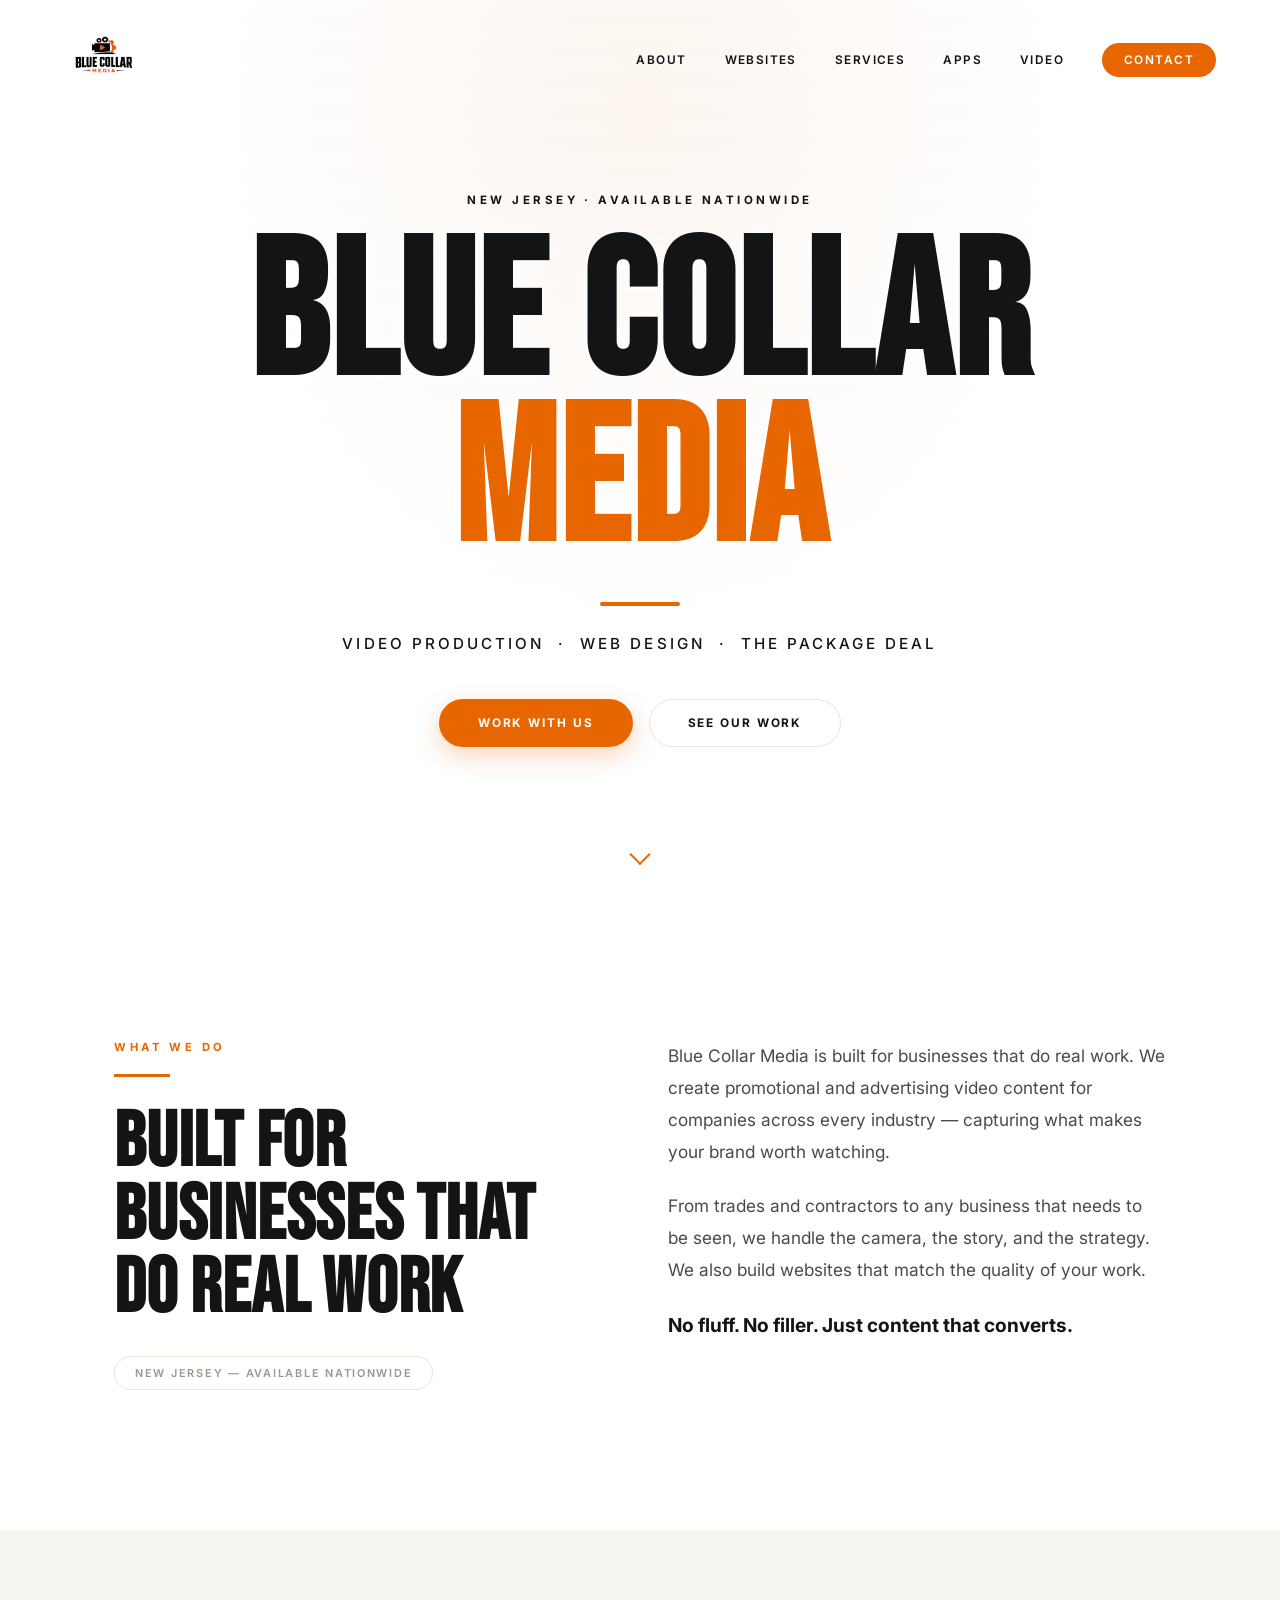
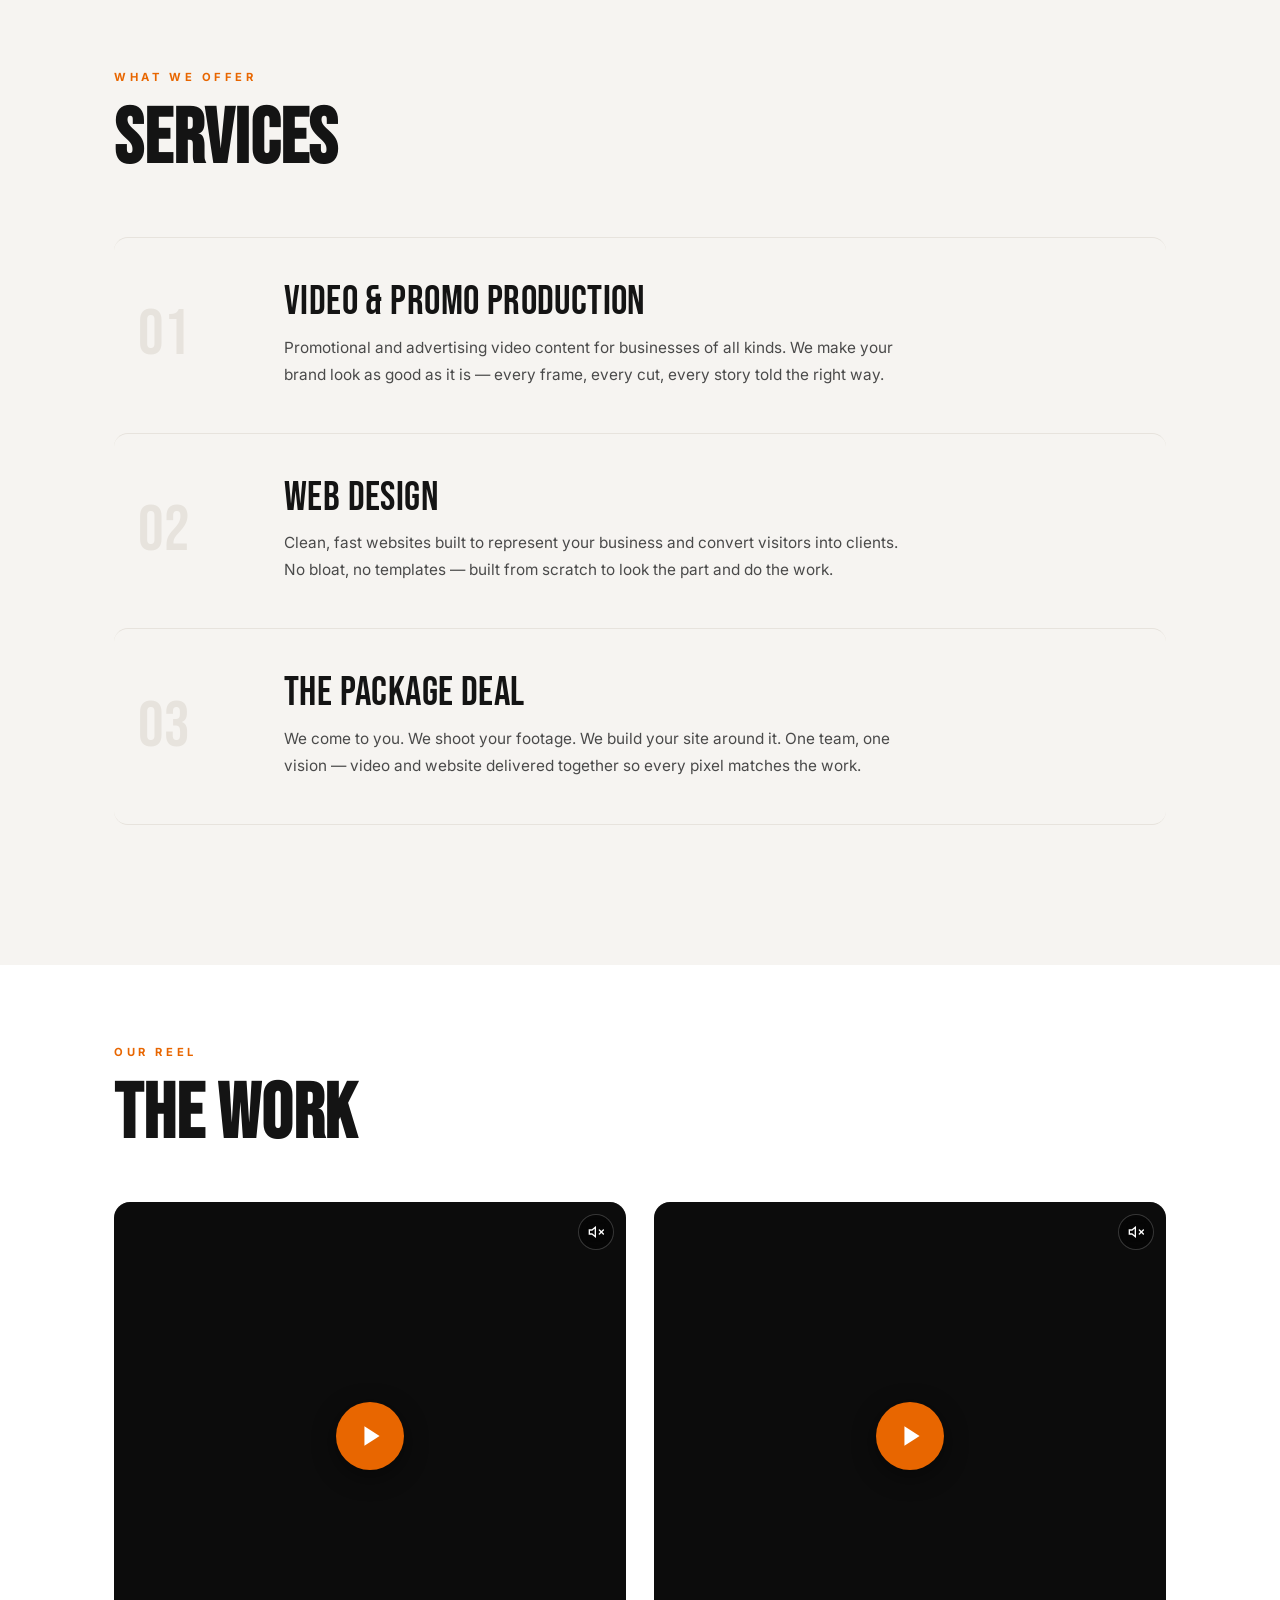
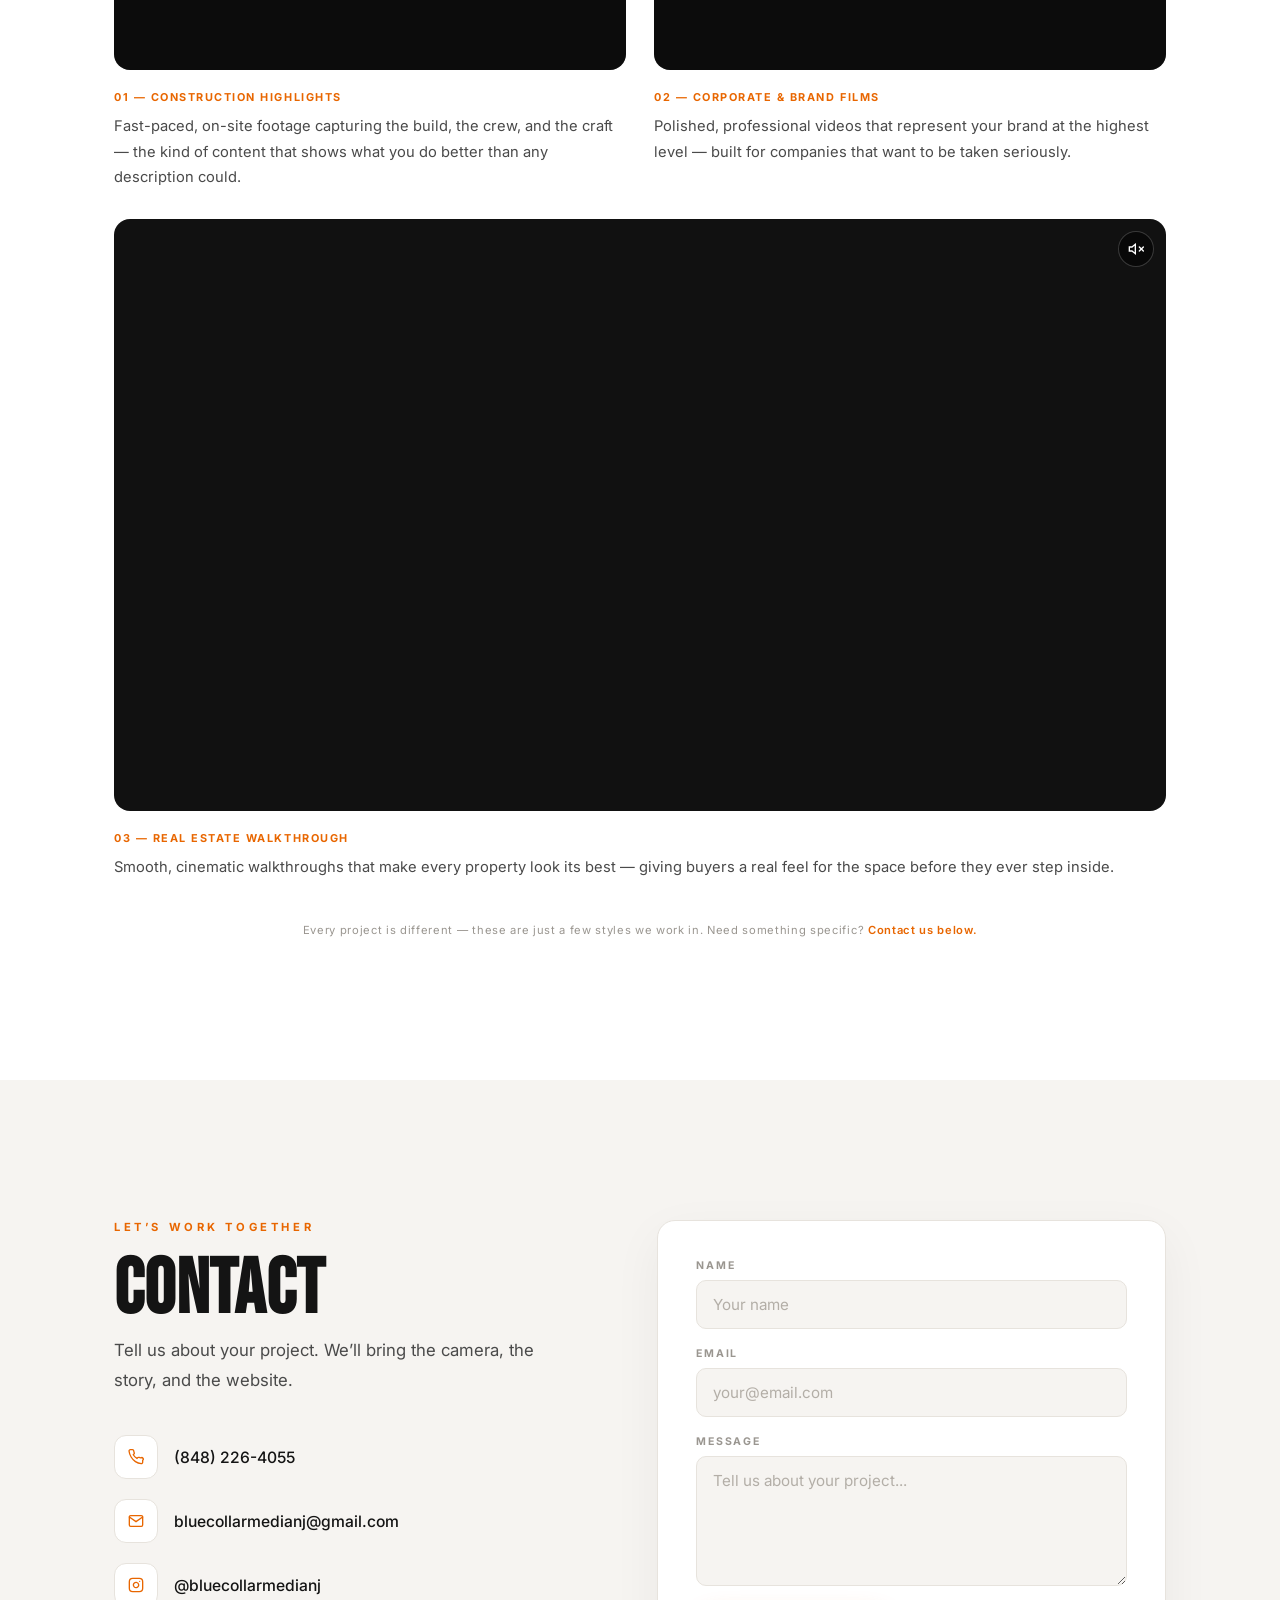
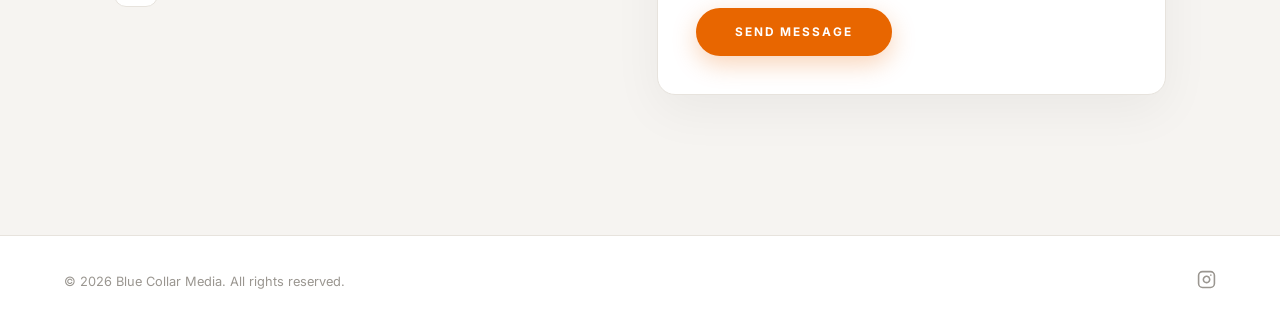
==== commit 7c017d15: "Add Brighton Lawn + Landscape app page and Apps nav link Co-Authored-By: Claude Sonnet 5.5 <noreply@" ====
--- a/index.html
+++ b/index.html
@@ -27,6 +27,7 @@
     <li><a href="#about">About</a></li>
     <li><a href="web.html">Websites</a></li>
     <li><a href="#services">Services</a></li>
+    <li><a href="brighton.html">Apps</a></li>
     <li><a href="#reel">Video</a></li>
     <li><a href="#contact" class="nav-cta">Contact</a></li>
   </ul>
@@ -42,6 +43,7 @@
   <a href="#about">About</a>
   <a href="web.html">Websites</a>
   <a href="#services">Services</a>
+  <a href="brighton.html">Apps</a>
   <a href="#reel">Video</a>
   <a href="#contact" class="mm-cta">Contact</a>
 </div>
